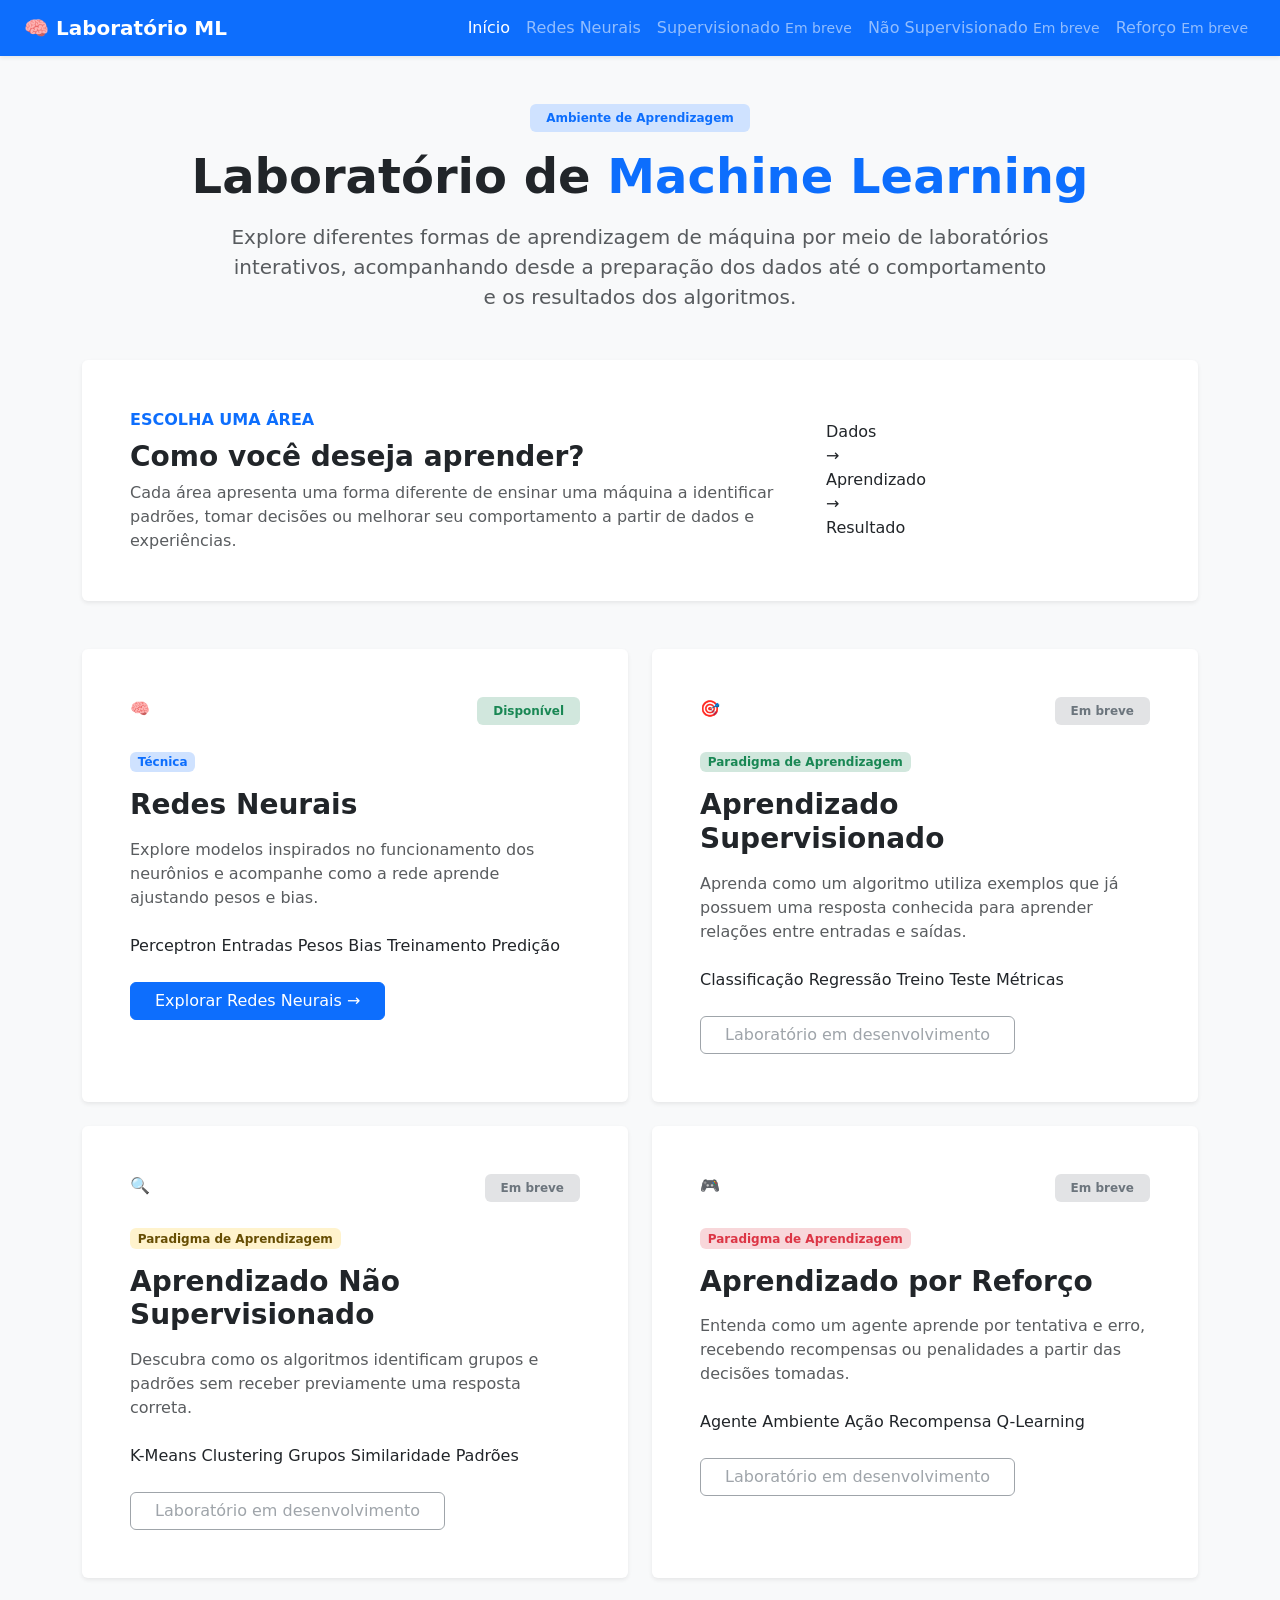
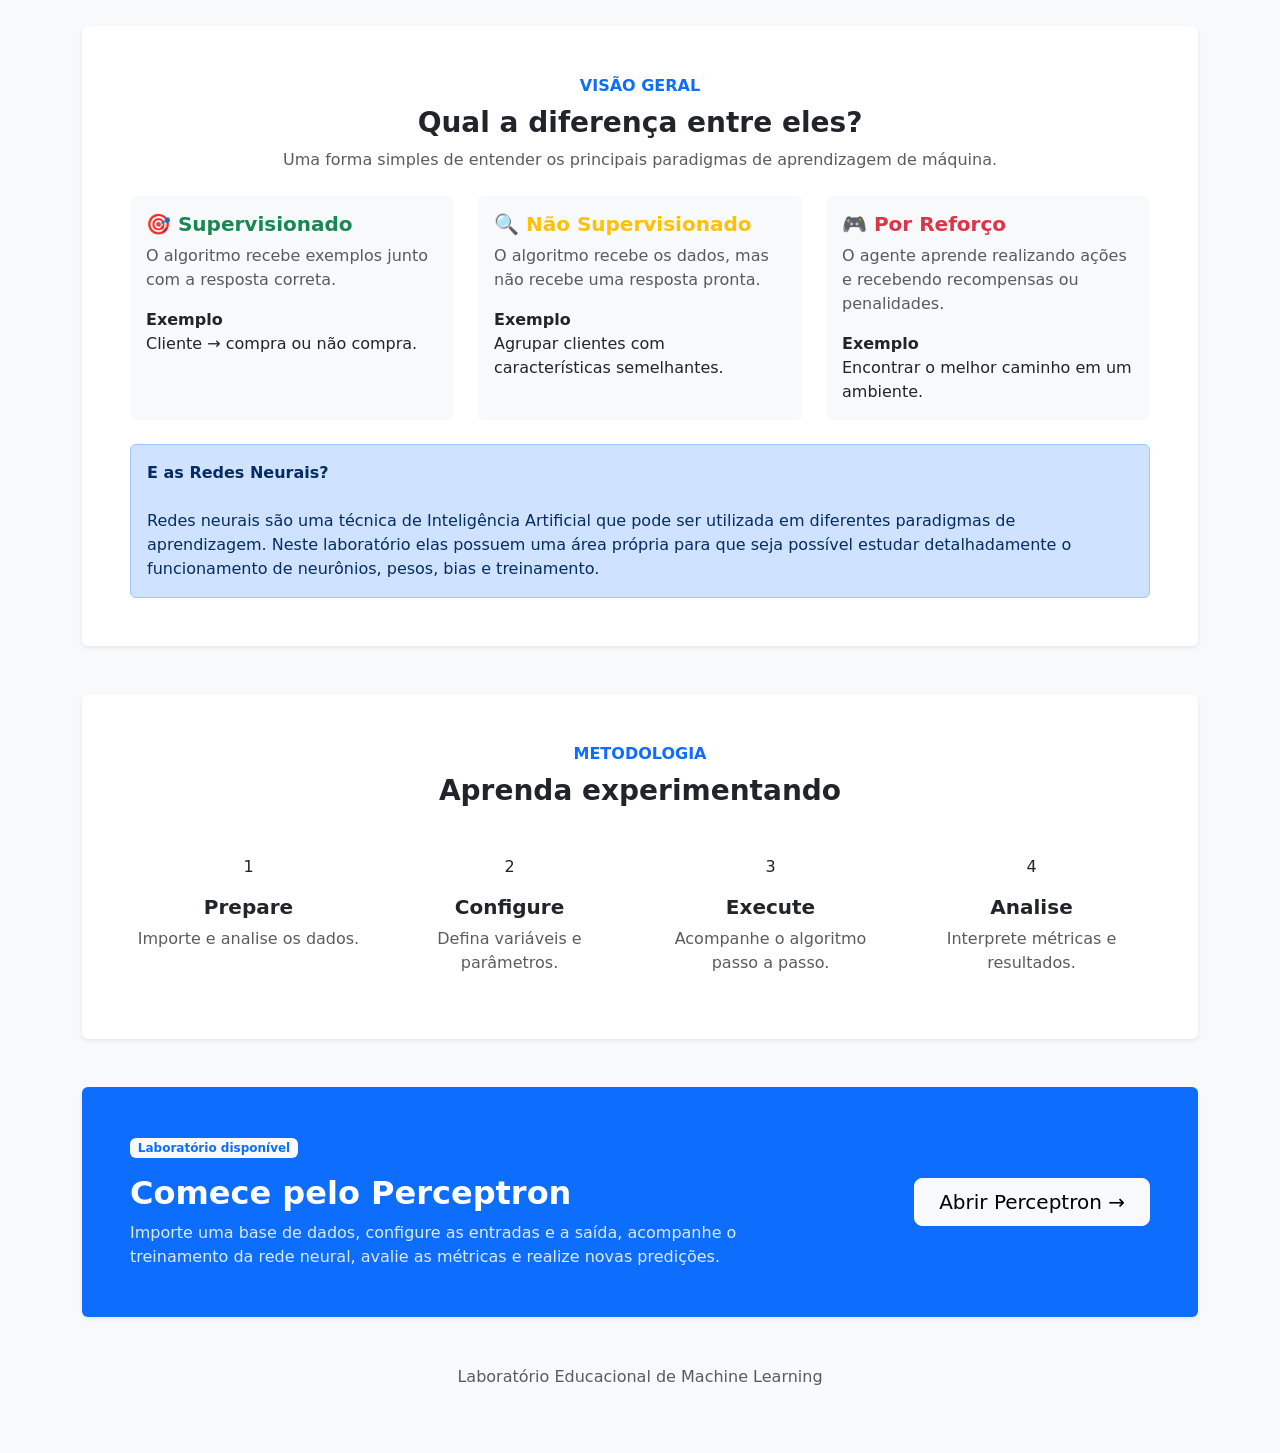
==== templates/home.html @ c348930b "Versão inicial do Laboratório de Machine Learning" ====
<!DOCTYPE html>
<html lang="pt-BR">

<head>
    <meta charset="UTF-8">

    <meta
        name="viewport"
        content="width=device-width, initial-scale=1.0"
    >

    <title>Laboratório de Machine Learning</title>

    <link
        href="https://cdn.jsdelivr.net/npm/bootstrap@5.3.3/dist/css/bootstrap.min.css"
        rel="stylesheet"
    >

    <link
        rel="stylesheet"
        href="{{ url_for('static', filename='style.css') }}"
    >
</head>


<body class="bg-light">


    <!-- ===================================================== -->
    <!-- MENU PRINCIPAL -->
    <!-- ===================================================== -->

    <nav class="navbar navbar-expand-lg navbar-dark bg-primary shadow-sm">

        <div class="container-fluid px-4">

            <!-- MARCA -->

            <a
                class="navbar-brand fw-bold"
                href="/home"
            >
                🧠 Laboratório ML
            </a>


            <!-- BOTÃO MOBILE -->

            <button
                class="navbar-toggler"
                type="button"
                data-bs-toggle="collapse"
                data-bs-target="#menuPrincipal"
                aria-controls="menuPrincipal"
                aria-expanded="false"
                aria-label="Abrir menu"
            >

                <span class="navbar-toggler-icon"></span>

            </button>


            <!-- ITENS DO MENU -->

            <div
                class="collapse navbar-collapse"
                id="menuPrincipal"
            >

                <ul class="navbar-nav ms-auto align-items-lg-center">

                    <!-- INÍCIO -->

                    <li class="nav-item">

                        <a
                            class="nav-link active"
                            href="/home"
                        >
                            Início
                        </a>

                    </li>


                    <!-- REDES NEURAIS -->

                    <li class="nav-item">

                        <a
                            class="nav-link"
                            href="/"
                        >
                            Redes Neurais
                        </a>

                    </li>


                    <!-- SUPERVISIONADO -->

                    <li class="nav-item">

                        <span
                            class="nav-link menu-indisponivel"
                            title="Laboratório em desenvolvimento"
                        >
                            Supervisionado

                            <small class="menu-em-breve">
                                Em breve
                            </small>

                        </span>

                    </li>


                    <!-- NÃO SUPERVISIONADO -->

                    <li class="nav-item">

                        <span
                            class="nav-link menu-indisponivel"
                            title="Laboratório em desenvolvimento"
                        >
                            Não Supervisionado

                            <small class="menu-em-breve">
                                Em breve
                            </small>

                        </span>

                    </li>


                    <!-- REFORÇO -->

                    <li class="nav-item">

                        <span
                            class="nav-link menu-indisponivel"
                            title="Laboratório em desenvolvimento"
                        >
                            Reforço

                            <small class="menu-em-breve">
                                Em breve
                            </small>

                        </span>

                    </li>

                </ul>

            </div>

        </div>

    </nav>


    <!-- ===================================================== -->
    <!-- CONTEÚDO -->
    <!-- ===================================================== -->

    <main class="container py-5">


        <!-- ================================================= -->
        <!-- APRESENTAÇÃO -->
        <!-- ================================================= -->

        <section class="text-center mb-5">

            <span
                class="badge bg-primary-subtle text-primary px-3 py-2 mb-3"
            >
                Ambiente de Aprendizagem
            </span>


            <h1 class="display-5 fw-bold">

                Laboratório de

                <span class="text-primary">
                    Machine Learning
                </span>

            </h1>


            <p
                class="lead text-muted mx-auto mt-3"
                style="max-width: 820px;"
            >

                Explore diferentes formas de aprendizagem
                de máquina por meio de laboratórios interativos,
                acompanhando desde a preparação dos dados
                até o comportamento e os resultados dos algoritmos.

            </p>

        </section>


        <!-- ================================================= -->
        <!-- TEXTO INTRODUTÓRIO -->
        <!-- ================================================= -->

        <section class="mb-5">

            <div class="card border-0 shadow-sm">

                <div class="card-body p-4 p-lg-5">

                    <div class="row align-items-center">

                        <div class="col-lg-8">

                            <span class="text-primary fw-semibold">
                                ESCOLHA UMA ÁREA
                            </span>


                            <h2 class="h3 fw-bold mt-2">
                                Como você deseja aprender?
                            </h2>


                            <p class="text-muted mb-lg-0">

                                Cada área apresenta uma forma diferente
                                de ensinar uma máquina a identificar
                                padrões, tomar decisões ou melhorar
                                seu comportamento a partir de dados
                                e experiências.

                            </p>

                        </div>


                        <div class="col-lg-4 mt-4 mt-lg-0">

                            <div class="home-flow">

                                <div>
                                    Dados
                                </div>

                                <span>
                                    →
                                </span>

                                <div>
                                    Aprendizado
                                </div>

                                <span>
                                    →
                                </span>

                                <div>
                                    Resultado
                                </div>

                            </div>

                        </div>

                    </div>

                </div>

            </div>

        </section>


        <!-- ================================================= -->
        <!-- LABORATÓRIOS -->
        <!-- ================================================= -->

        <section>

            <div class="row g-4">


                <!-- ========================================= -->
                <!-- REDES NEURAIS -->
                <!-- ========================================= -->

                <div class="col-lg-6">

                    <div class="card home-card shadow-sm border-0 h-100">

                        <div class="card-body p-4 p-lg-5">

                            <div
                                class="d-flex justify-content-between align-items-start gap-3"
                            >

                                <div class="home-icon">
                                    🧠
                                </div>


                                <span
                                    class="badge bg-success-subtle text-success px-3 py-2"
                                >
                                    Disponível
                                </span>

                            </div>


                            <div class="mt-4">

                                <span
                                    class="badge bg-primary-subtle text-primary mb-3"
                                >
                                    Técnica
                                </span>


                                <h2 class="h3 fw-bold">
                                    Redes Neurais
                                </h2>


                                <p class="text-muted mt-3">

                                    Explore modelos inspirados
                                    no funcionamento dos neurônios
                                    e acompanhe como a rede aprende
                                    ajustando pesos e bias.

                                </p>

                            </div>


                            <div class="home-topics mt-4">

                                <span>
                                    Perceptron
                                </span>

                                <span>
                                    Entradas
                                </span>

                                <span>
                                    Pesos
                                </span>

                                <span>
                                    Bias
                                </span>

                                <span>
                                    Treinamento
                                </span>

                                <span>
                                    Predição
                                </span>

                            </div>


                            <div class="mt-4">

                                <a
                                    href="/"
                                    class="btn btn-primary px-4"
                                >
                                    Explorar Redes Neurais →
                                </a>

                            </div>

                        </div>

                    </div>

                </div>


                <!-- ========================================= -->
                <!-- APRENDIZADO SUPERVISIONADO -->
                <!-- ========================================= -->

                <div class="col-lg-6">

                    <div class="card home-card shadow-sm border-0 h-100">

                        <div class="card-body p-4 p-lg-5">

                            <div
                                class="d-flex justify-content-between align-items-start gap-3"
                            >

                                <div class="home-icon">
                                    🎯
                                </div>


                                <span
                                    class="badge bg-secondary-subtle text-secondary px-3 py-2"
                                >
                                    Em breve
                                </span>

                            </div>


                            <div class="mt-4">

                                <span
                                    class="badge bg-success-subtle text-success mb-3"
                                >
                                    Paradigma de Aprendizagem
                                </span>


                                <h2 class="h3 fw-bold">
                                    Aprendizado Supervisionado
                                </h2>


                                <p class="text-muted mt-3">

                                    Aprenda como um algoritmo utiliza
                                    exemplos que já possuem uma resposta
                                    conhecida para aprender relações
                                    entre entradas e saídas.

                                </p>

                            </div>


                            <div class="home-topics mt-4">

                                <span>
                                    Classificação
                                </span>

                                <span>
                                    Regressão
                                </span>

                                <span>
                                    Treino
                                </span>

                                <span>
                                    Teste
                                </span>

                                <span>
                                    Métricas
                                </span>

                            </div>


                            <div class="mt-4">

                                <button
                                    type="button"
                                    class="btn btn-outline-secondary px-4"
                                    disabled
                                >
                                    Laboratório em desenvolvimento
                                </button>

                            </div>

                        </div>

                    </div>

                </div>


                <!-- ========================================= -->
                <!-- NÃO SUPERVISIONADO -->
                <!-- ========================================= -->

                <div class="col-lg-6">

                    <div class="card home-card shadow-sm border-0 h-100">

                        <div class="card-body p-4 p-lg-5">

                            <div
                                class="d-flex justify-content-between align-items-start gap-3"
                            >

                                <div class="home-icon">
                                    🔍
                                </div>


                                <span
                                    class="badge bg-secondary-subtle text-secondary px-3 py-2"
                                >
                                    Em breve
                                </span>

                            </div>


                            <div class="mt-4">

                                <span
                                    class="badge bg-warning-subtle text-warning-emphasis mb-3"
                                >
                                    Paradigma de Aprendizagem
                                </span>


                                <h2 class="h3 fw-bold">
                                    Aprendizado Não Supervisionado
                                </h2>


                                <p class="text-muted mt-3">

                                    Descubra como os algoritmos
                                    identificam grupos e padrões
                                    sem receber previamente
                                    uma resposta correta.

                                </p>

                            </div>


                            <div class="home-topics mt-4">

                                <span>
                                    K-Means
                                </span>

                                <span>
                                    Clustering
                                </span>

                                <span>
                                    Grupos
                                </span>

                                <span>
                                    Similaridade
                                </span>

                                <span>
                                    Padrões
                                </span>

                            </div>


                            <div class="mt-4">

                                <button
                                    type="button"
                                    class="btn btn-outline-secondary px-4"
                                    disabled
                                >
                                    Laboratório em desenvolvimento
                                </button>

                            </div>

                        </div>

                    </div>

                </div>


                <!-- ========================================= -->
                <!-- APRENDIZADO POR REFORÇO -->
                <!-- ========================================= -->

                <div class="col-lg-6">

                    <div class="card home-card shadow-sm border-0 h-100">

                        <div class="card-body p-4 p-lg-5">

                            <div
                                class="d-flex justify-content-between align-items-start gap-3"
                            >

                                <div class="home-icon">
                                    🎮
                                </div>


                                <span
                                    class="badge bg-secondary-subtle text-secondary px-3 py-2"
                                >
                                    Em breve
                                </span>

                            </div>


                            <div class="mt-4">

                                <span
                                    class="badge bg-danger-subtle text-danger mb-3"
                                >
                                    Paradigma de Aprendizagem
                                </span>


                                <h2 class="h3 fw-bold">
                                    Aprendizado por Reforço
                                </h2>


                                <p class="text-muted mt-3">

                                    Entenda como um agente aprende
                                    por tentativa e erro,
                                    recebendo recompensas ou penalidades
                                    a partir das decisões tomadas.

                                </p>

                            </div>


                            <div class="home-topics mt-4">

                                <span>
                                    Agente
                                </span>

                                <span>
                                    Ambiente
                                </span>

                                <span>
                                    Ação
                                </span>

                                <span>
                                    Recompensa
                                </span>

                                <span>
                                    Q-Learning
                                </span>

                            </div>


                            <div class="mt-4">

                                <button
                                    type="button"
                                    class="btn btn-outline-secondary px-4"
                                    disabled
                                >
                                    Laboratório em desenvolvimento
                                </button>

                            </div>

                        </div>

                    </div>

                </div>

            </div>

        </section>


        <!-- ================================================= -->
        <!-- DIFERENÇAS -->
        <!-- ================================================= -->

        <section class="mt-5">

            <div class="card border-0 shadow-sm">

                <div class="card-body p-4 p-lg-5">

                    <div class="text-center mb-4">

                        <span class="text-primary fw-semibold">
                            VISÃO GERAL
                        </span>


                        <h2 class="h3 fw-bold mt-2">
                            Qual a diferença entre eles?
                        </h2>


                        <p class="text-muted">

                            Uma forma simples de entender
                            os principais paradigmas
                            de aprendizagem de máquina.

                        </p>

                    </div>


                    <div class="row g-4">


                        <div class="col-lg-4">

                            <div class="card bg-light border-0 h-100">

                                <div class="card-body">

                                    <h5 class="fw-bold text-success">
                                        🎯 Supervisionado
                                    </h5>

                                    <p class="text-muted">

                                        O algoritmo recebe exemplos
                                        junto com a resposta correta.

                                    </p>


                                    <strong>
                                        Exemplo
                                    </strong>

                                    <p class="mb-0">

                                        Cliente →
                                        compra ou não compra.

                                    </p>

                                </div>

                            </div>

                        </div>


                        <div class="col-lg-4">

                            <div class="card bg-light border-0 h-100">

                                <div class="card-body">

                                    <h5 class="fw-bold text-warning">
                                        🔍 Não Supervisionado
                                    </h5>

                                    <p class="text-muted">

                                        O algoritmo recebe os dados,
                                        mas não recebe uma resposta pronta.

                                    </p>


                                    <strong>
                                        Exemplo
                                    </strong>

                                    <p class="mb-0">

                                        Agrupar clientes
                                        com características semelhantes.

                                    </p>

                                </div>

                            </div>

                        </div>


                        <div class="col-lg-4">

                            <div class="card bg-light border-0 h-100">

                                <div class="card-body">

                                    <h5 class="fw-bold text-danger">
                                        🎮 Por Reforço
                                    </h5>

                                    <p class="text-muted">

                                        O agente aprende realizando ações
                                        e recebendo recompensas
                                        ou penalidades.

                                    </p>


                                    <strong>
                                        Exemplo
                                    </strong>

                                    <p class="mb-0">

                                        Encontrar o melhor caminho
                                        em um ambiente.

                                    </p>

                                </div>

                            </div>

                        </div>

                    </div>


                    <div class="alert alert-primary mt-4 mb-0">

                        <strong>
                            E as Redes Neurais?
                        </strong>

                        <br><br>

                        Redes neurais são uma técnica de Inteligência
                        Artificial que pode ser utilizada em diferentes
                        paradigmas de aprendizagem.

                        Neste laboratório elas possuem uma área própria
                        para que seja possível estudar detalhadamente
                        o funcionamento de neurônios, pesos,
                        bias e treinamento.

                    </div>

                </div>

            </div>

        </section>


        <!-- ================================================= -->
        <!-- COMO FUNCIONARÃO OS LABORATÓRIOS -->
        <!-- ================================================= -->

        <section class="mt-5">

            <div class="card border-0 shadow-sm">

                <div class="card-body p-4 p-lg-5">

                    <div class="text-center mb-5">

                        <span class="text-primary fw-semibold">
                            METODOLOGIA
                        </span>


                        <h2 class="h3 fw-bold mt-2">
                            Aprenda experimentando
                        </h2>

                    </div>


                    <div class="row g-4 text-center">


                        <div class="col-md-3">

                            <div class="home-step-number">
                                1
                            </div>

                            <h5 class="fw-bold mt-3">
                                Prepare
                            </h5>

                            <p class="text-muted">
                                Importe e analise
                                os dados.
                            </p>

                        </div>


                        <div class="col-md-3">

                            <div class="home-step-number">
                                2
                            </div>

                            <h5 class="fw-bold mt-3">
                                Configure
                            </h5>

                            <p class="text-muted">
                                Defina variáveis
                                e parâmetros.
                            </p>

                        </div>


                        <div class="col-md-3">

                            <div class="home-step-number">
                                3
                            </div>

                            <h5 class="fw-bold mt-3">
                                Execute
                            </h5>

                            <p class="text-muted">
                                Acompanhe o algoritmo
                                passo a passo.
                            </p>

                        </div>


                        <div class="col-md-3">

                            <div class="home-step-number">
                                4
                            </div>

                            <h5 class="fw-bold mt-3">
                                Analise
                            </h5>

                            <p class="text-muted">
                                Interprete métricas
                                e resultados.
                            </p>

                        </div>

                    </div>

                </div>

            </div>

        </section>


        <!-- ================================================= -->
        <!-- ACESSO AO LABORATÓRIO ATUAL -->
        <!-- ================================================= -->

        <section class="mt-5">

            <div
                class="card border-0 shadow-sm bg-primary text-white"
            >

                <div class="card-body p-4 p-lg-5">

                    <div class="row align-items-center">

                        <div class="col-lg-8">

                            <span
                                class="badge bg-light text-primary mb-3"
                            >
                                Laboratório disponível
                            </span>


                            <h2 class="fw-bold text-white">
                                Comece pelo Perceptron
                            </h2>


                            <p
                                class="mb-lg-0"
                                style="color:rgba(255,255,255,.85);"
                            >

                                Importe uma base de dados,
                                configure as entradas e a saída,
                                acompanhe o treinamento da rede neural,
                                avalie as métricas e realize
                                novas predições.

                            </p>

                        </div>


                        <div
                            class="col-lg-4 mt-4 mt-lg-0 text-lg-end"
                        >

                            <a
                                href="/"
                                class="btn btn-light btn-lg px-4"
                            >
                                Abrir Perceptron →
                            </a>

                        </div>

                    </div>

                </div>

            </div>

        </section>


        <!-- ================================================= -->
        <!-- RODAPÉ -->
        <!-- ================================================= -->

        <footer class="text-center text-muted mt-5 pb-3">

            Laboratório Educacional de Machine Learning

        </footer>

    </main>


    <!-- ===================================================== -->
    <!-- BOOTSTRAP -->
    <!-- ===================================================== -->

    <script
        src="https://cdn.jsdelivr.net/npm/bootstrap@5.3.3/dist/js/bootstrap.bundle.min.js"
    ></script>

</body>

</html>
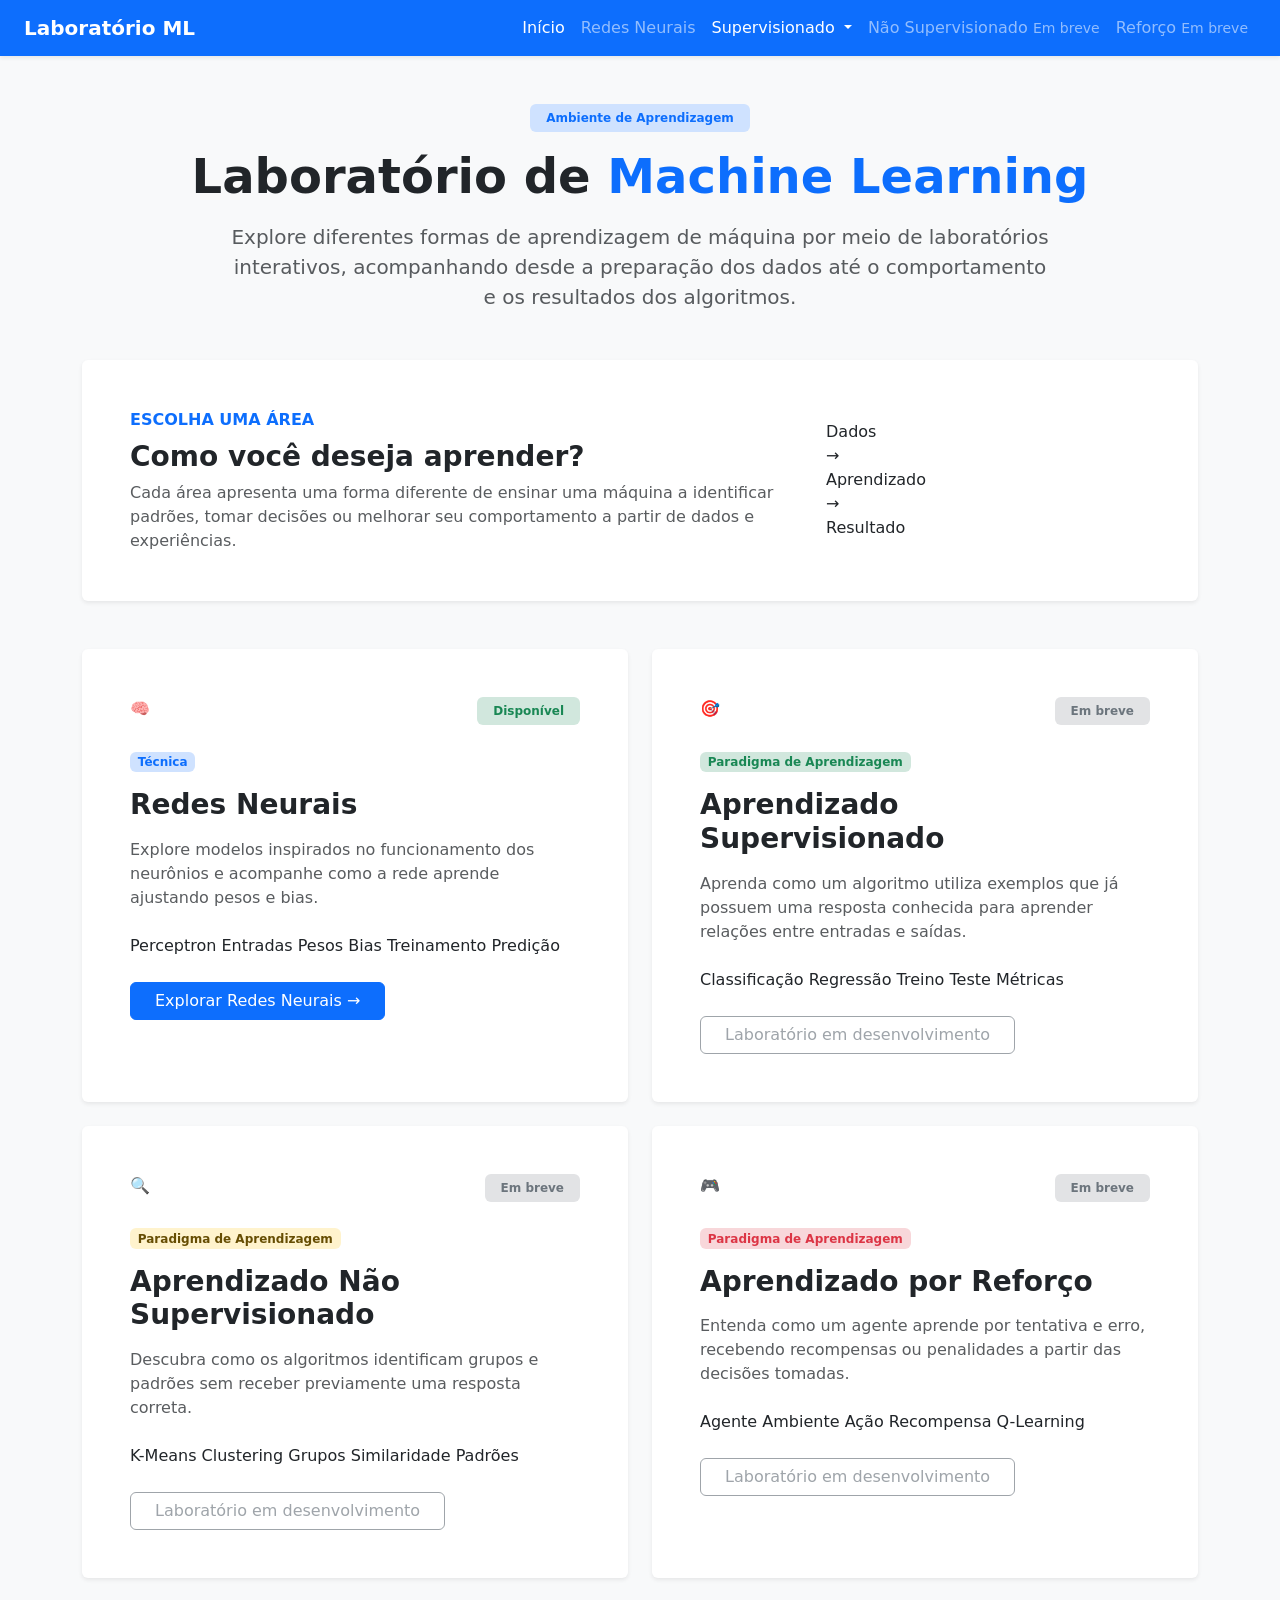
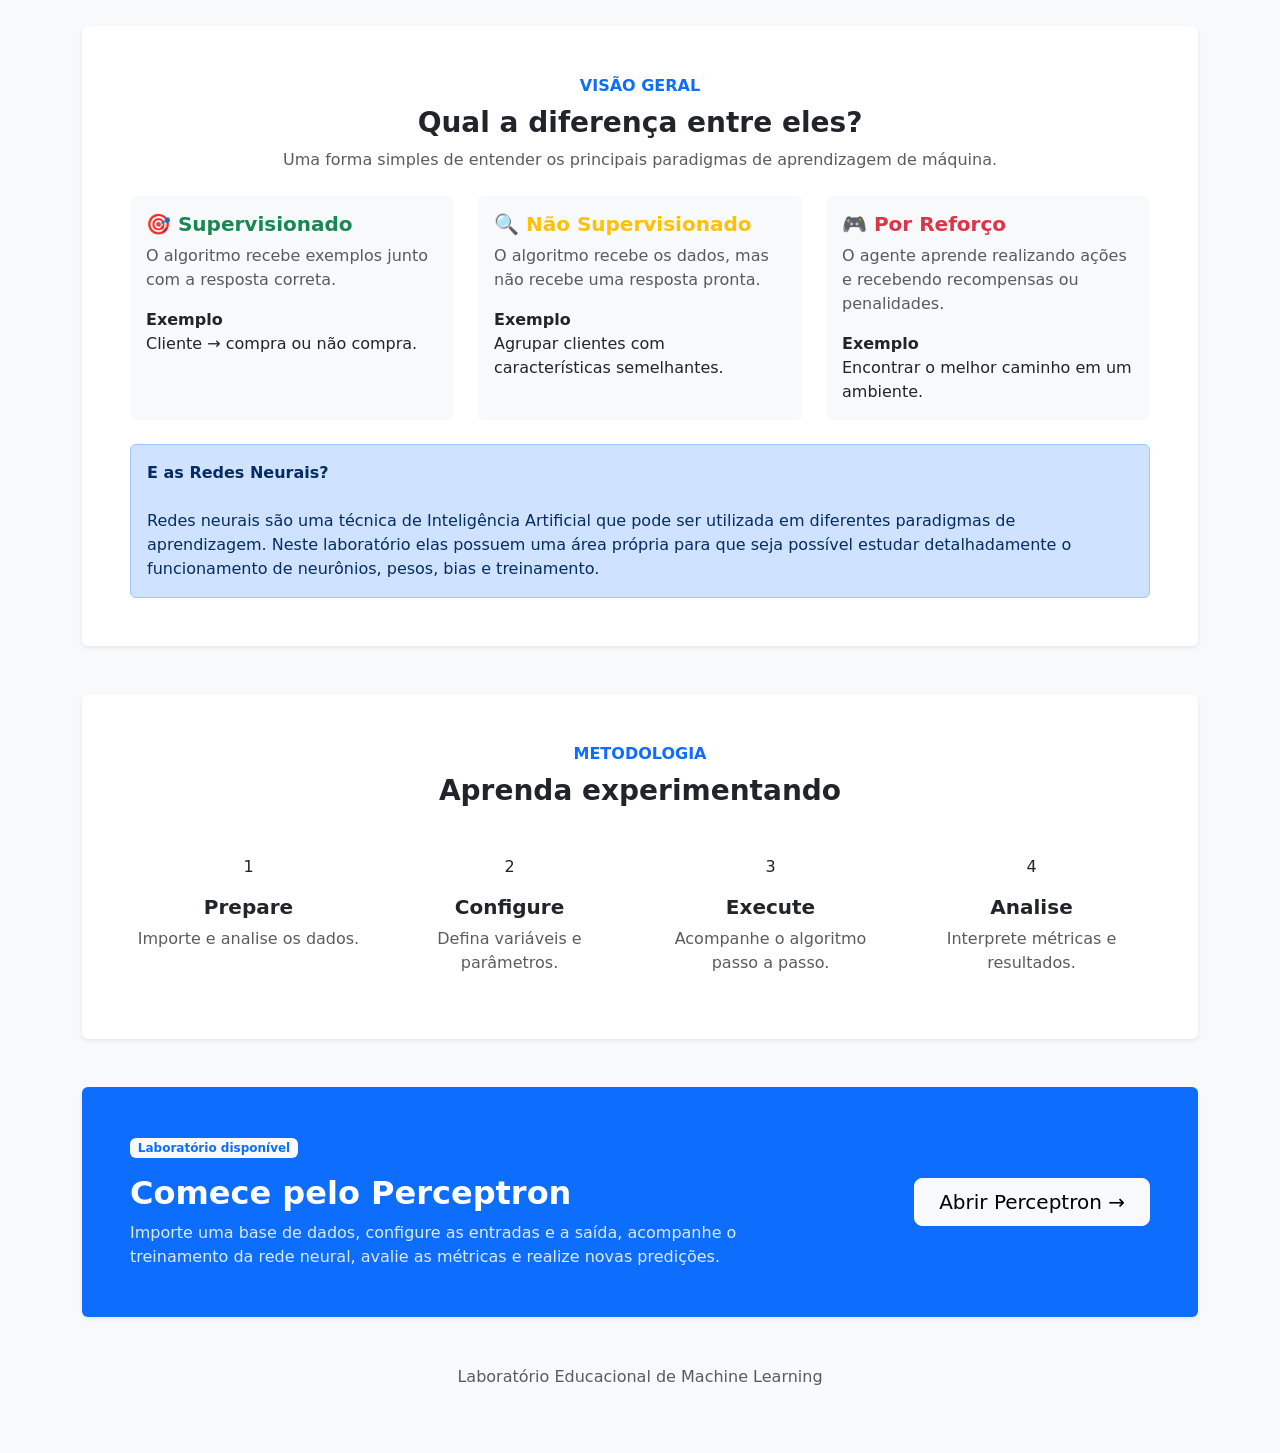
==== commit f50f7bab: "Atualiza módulo de classificação supervisionada" ====
--- a/templates/home.html
+++ b/templates/home.html
@@ -40,7 +40,7 @@
                 class="navbar-brand fw-bold"
                 href="/home"
             >
-                🧠 Laboratório ML
+                 Laboratório ML
             </a>
 
 
@@ -100,22 +100,49 @@
 
                     <!-- SUPERVISIONADO -->
 
-                    <li class="nav-item">
-
-                        <span
-                            class="nav-link menu-indisponivel"
-                            title="Laboratório em desenvolvimento"
+                     <li class="nav-item dropdown">
+
+                        <a
+                            class="nav-link dropdown-toggle active"
+                            href="#"
+                            role="button"
+                            data-bs-toggle="dropdown"
+                            aria-expanded="false"
                         >
                             Supervisionado
-
-                            <small class="menu-em-breve">
-                                Em breve
-                            </small>
-
-                        </span>
+                        </a>
+
+
+                        <ul class="dropdown-menu">
+
+                            <li>
+
+                                <a
+                                    class="dropdown-item active"
+                                    href="/supervisionado/classificacao"
+                                >
+                                    Classificação
+                                </a>
+
+                            </li>
+
+
+                            <li>
+
+                                <span class="dropdown-item text-muted">
+                                    Regressão
+                                    <small class="ms-1">
+                                        Em breve
+                                    </small>
+                                </span>
+
+                            </li>
+
+                        </ul>
 
                     </li>
-
+                    
+                    
 
                     <!-- NÃO SUPERVISIONADO -->
 
